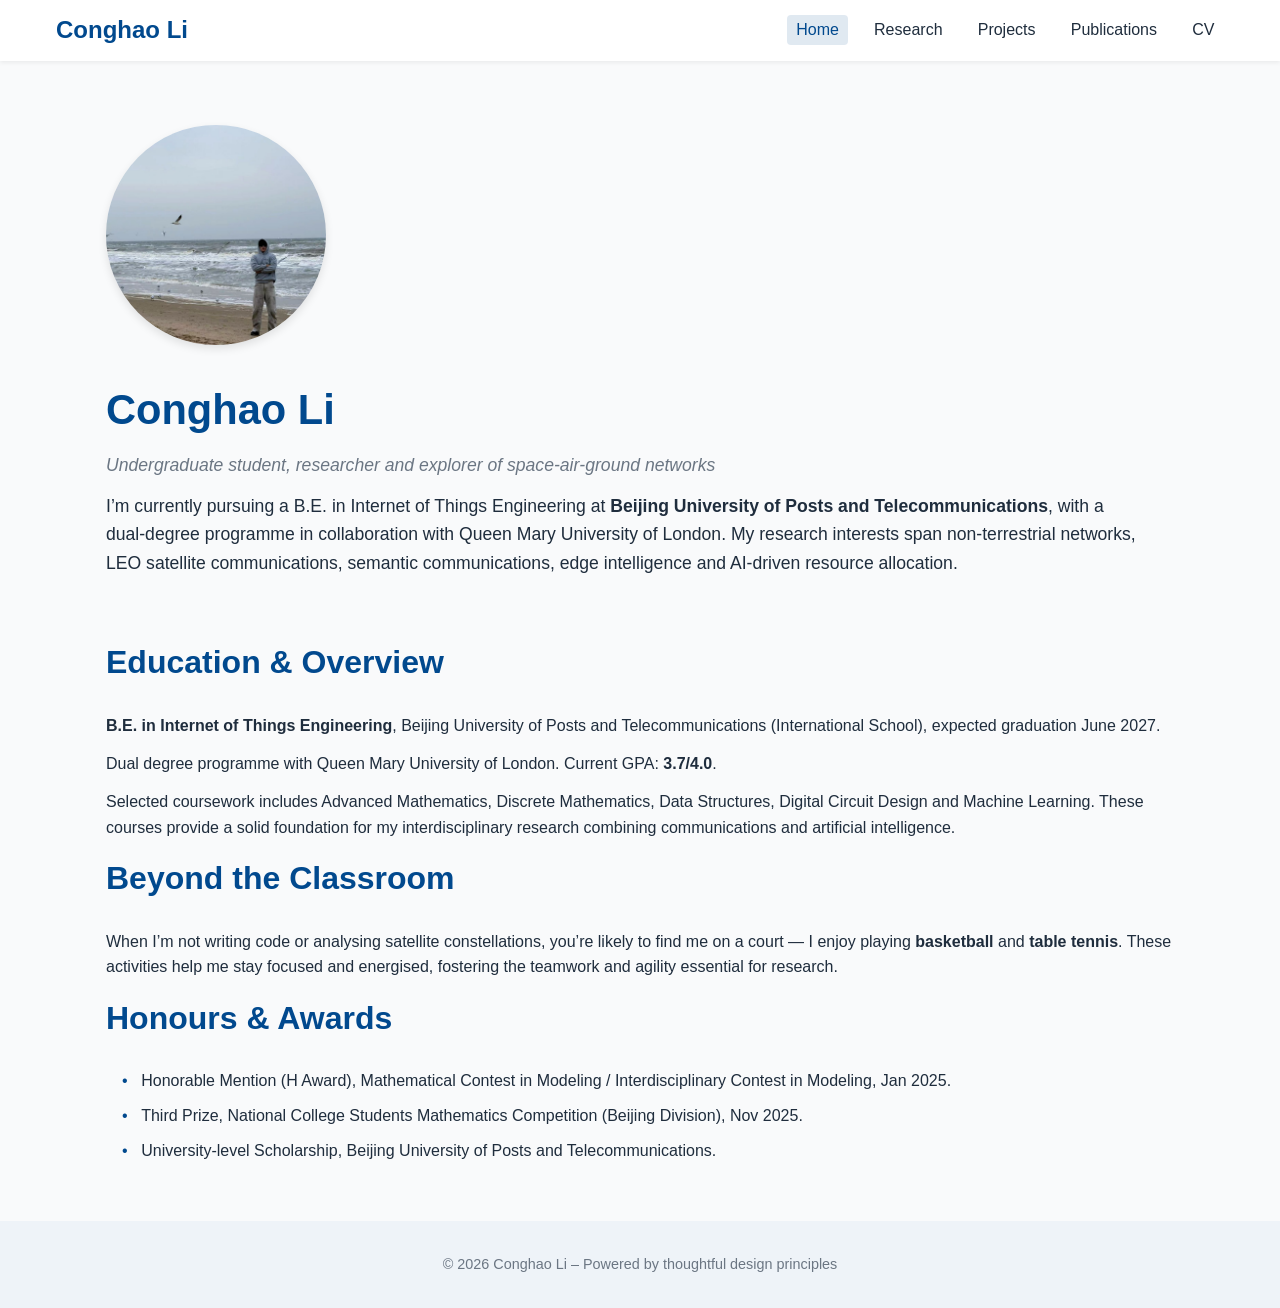
==== index.html @ ce330c01 "Add files via upload" ====
<!--
  Home page for Conghao Li’s academic website
  This page introduces Conghao and summarises his education, interests and awards.
  Consistent navigation across all pages enables easy exploration of research,
  projects and publications.
-->
<!DOCTYPE html>
<html lang="en">
  <head>
    <meta charset="UTF-8">
    <meta name="viewport" content="width=device-width, initial-scale=1.0">
    <title>Conghao Li – Home</title>
    <link rel="stylesheet" href="style.css">
  </head>
  <body>
    <header>
      <nav class="navbar">
        <div class="nav-container">
          <div class="logo">Conghao&nbsp;Li</div>
          <ul class="nav-links">
            <li><a href="index.html">Home</a></li>
            <li><a href="research.html">Research</a></li>
            <li><a href="projects.html">Projects</a></li>
            <li><a href="publications.html">Publications</a></li>
            <li><a href="files/Conghao_Li_CV.pdf" target="_blank" rel="noopener">CV</a></li>
          </ul>
        </div>
      </nav>
    </header>
    <main class="content">
      <!-- Hero section -->
      <div class="hero fade-in">
        <img src="images/profile.jpg" alt="Profile photo of Conghao Li">
        <div class="hero-text">
          <h1>Conghao&nbsp;Li</h1>
          <p class="tagline">Undergraduate student, researcher and explorer of space‑air‑ground networks</p>
          <p>
            I’m currently pursuing a B.E. in Internet of Things Engineering at
            <strong>Beijing University of Posts and Telecommunications</strong>,
            with a dual‑degree programme in collaboration with Queen Mary University of London.  My
            research interests span non‑terrestrial networks, LEO satellite communications,
            semantic communications, edge intelligence and AI‑driven resource allocation.
          </p>
        </div>
      </div>

      <!-- Education and personal details -->
      <section class="fade-in">
        <h2>Education & Overview</h2>
        <p>
          <strong>B.E. in Internet of Things Engineering</strong>, Beijing University of Posts and Telecommunications (International School),
          expected graduation June 2027.
        </p>
        <p>
          Dual degree programme with Queen Mary University of London.  Current GPA: <strong>3.7/4.0</strong>.
        </p>
        <p>
          Selected coursework includes Advanced Mathematics, Discrete Mathematics, Data Structures,
          Digital Circuit Design and Machine Learning.  These courses provide a solid foundation
          for my interdisciplinary research combining communications and artificial intelligence.
        </p>
      </section>

      <!-- Interests -->
      <section class="fade-in">
        <h2>Beyond the Classroom</h2>
        <p>
          When I’m not writing code or analysing satellite constellations, you’re likely to find
          me on a court — I enjoy playing <strong>basketball</strong> and <strong>table tennis</strong>.  These
          activities help me stay focused and energised, fostering the teamwork and agility
          essential for research.
        </p>
      </section>

      <!-- Awards -->
      <section class="fade-in">
        <h2>Honours & Awards</h2>
        <ul class="awards-list">
          <li>Honorable Mention (H Award), Mathematical Contest in Modeling / Interdisciplinary Contest in Modeling, Jan 2025.</li>
          <li>Third Prize, National College Students Mathematics Competition (Beijing Division), Nov 2025.</li>
          <li>University‑level Scholarship, Beijing University of Posts and Telecommunications.</li>
        </ul>
      </section>
    </main>
    <footer>
      &copy; 2026 Conghao&nbsp;Li – Powered by thoughtful design principles
    </footer>
    <script src="script.js"></script>
  </body>
</html>
---- style.css ----
/*
 * Global stylesheet for Conghao Li’s multi‑page academic website.
 *
 * The design aims to be polished and professional while remaining readable on
 * desktop and mobile devices. A cohesive navigation bar appears across all
 * pages, and sections are laid out with generous white space. A gentle
 * fade‑in animation adds a touch of dynamism, and a timeline component
 * visualizes chronological experiences.  CSS variables define the palette
 * so colours can be changed consistently from one place.
 */

/* Colour palette */
:root {
  --background: #f9fafb;
  --primary: #01498e;     /* deep blue for headings and accents */
  --secondary: #0069c0;   /* complementary accent for links */
  --text: #1f2d3d;        /* dark grey for body text */
  --muted: #6b7683;       /* muted grey for secondary text */
  --nav-bg: rgba(255, 255, 255, 0.95);
  --nav-shadow: 0 2px 4px rgba(0, 0, 0, 0.06);
  --footer-bg: #eef3f8;
}

/* Reset */
* {
  margin: 0;
  padding: 0;
  box-sizing: border-box;
}

body {
  font-family: "Segoe UI", "Roboto", "Helvetica Neue", sans-serif;
  line-height: 1.6;
  background-color: var(--background);
  color: var(--text);
  scroll-behavior: smooth;
}

/* Navigation bar */
header {
  position: sticky;
  top: 0;
  z-index: 1000;
}

.navbar {
  background: var(--nav-bg);
  box-shadow: var(--nav-shadow);
  backdrop-filter: blur(6px);
}

.nav-container {
  max-width: 1200px;
  margin: 0 auto;
  display: flex;
  align-items: center;
  justify-content: space-between;
  padding: 0.7rem 1rem;
}

.logo {
  font-size: 1.5rem;
  font-weight: 700;
  color: var(--primary);
}

.nav-links {
  display: flex;
  list-style: none;
  gap: 1rem;
  flex-wrap: wrap;
}

.nav-links a {
  text-decoration: none;
  color: var(--text);
  padding: 0.4rem 0.6rem;
  border-radius: 4px;
  font-weight: 500;
  transition: background 0.2s, color 0.2s;
}

.nav-links a:hover,
.nav-links a.active {
  background: rgba(1, 73, 142, 0.12);
  color: var(--primary);
}

/* Page container */
.content {
  max-width: 1100px;
  margin: 0 auto;
  padding: 4rem 1rem 3rem;
}

/* Hero section on home page */
.hero {
  display: flex;
  flex-wrap: wrap;
  align-items: center;
  gap: 2rem;
  margin-bottom: 3rem;
}

.hero img {
  width: 220px;
  height: 220px;
  border-radius: 50%;
  object-fit: cover;
  box-shadow: 0 4px 8px rgba(0, 0, 0, 0.1);
}

.hero-text h1 {
  font-size: 2.6rem;
  color: var(--primary);
  margin-bottom: 0.5rem;
}

.hero-text p {
  margin-bottom: 0.8rem;
  font-size: 1.1rem;
}

.hero-text .tagline {
  font-style: italic;
  color: var(--muted);
}

/* Section headings */
section h2 {
  font-size: 2rem;
  color: var(--primary);
  margin-bottom: 1.5rem;
}

/* Lists and paragraphs */
section p,
section li {
  font-size: 1rem;
  margin-bottom: 0.8rem;
  color: var(--text);
}

section ul {
  list-style: disc inside;
  margin-left: 1rem;
}

/* Timeline component for research and experience */
.timeline {
  position: relative;
  margin-left: 1rem;
  border-left: 2px solid var(--primary);
  padding-left: 1.5rem;
}

.timeline-entry {
  position: relative;
  margin-bottom: 2rem;
}

.timeline-entry::before {
  content: "";
  position: absolute;
  left: -1.15rem;
  top: 0.35rem;
  width: 0.8rem;
  height: 0.8rem;
  background: var(--primary);
  border-radius: 50%;
}

.timeline-entry h3 {
  font-size: 1.3rem;
  color: var(--primary);
  margin-bottom: 0.2rem;
}

.timeline-entry h4 {
  font-size: 0.95rem;
  font-weight: 500;
  color: var(--muted);
  margin-bottom: 0.4rem;
}

.timeline-entry p {
  margin-left: 0rem;
}

/* Awards list on home page */
.awards-list {
  list-style: none;
  padding-left: 0;
}

.awards-list li {
  padding-left: 1.2rem;
  position: relative;
  margin-bottom: 0.6rem;
}

.awards-list li::before {
  content: "\2022";
  position: absolute;
  left: 0;
  color: var(--primary);
}

/* Footer */
footer {
  text-align: center;
  background: var(--footer-bg);
  color: var(--muted);
  padding: 2rem 1rem;
  font-size: 0.9rem;
}

/* Fade‑in animation */
.fade-in {
  opacity: 0;
  transform: translateY(20px);
  transition: opacity 0.8s ease-out, transform 0.8s ease-out;
}

.fade-in.visible {
  opacity: 1;
  transform: translateY(0);
}

/* Responsiveness */
@media (max-width: 768px) {
  .nav-links {
    gap: 0.5rem;
  }
  .hero {
    flex-direction: column;
    align-items: center;
    text-align: center;
  }
  .hero img {
    width: 180px;
    height: 180px;
  }
}
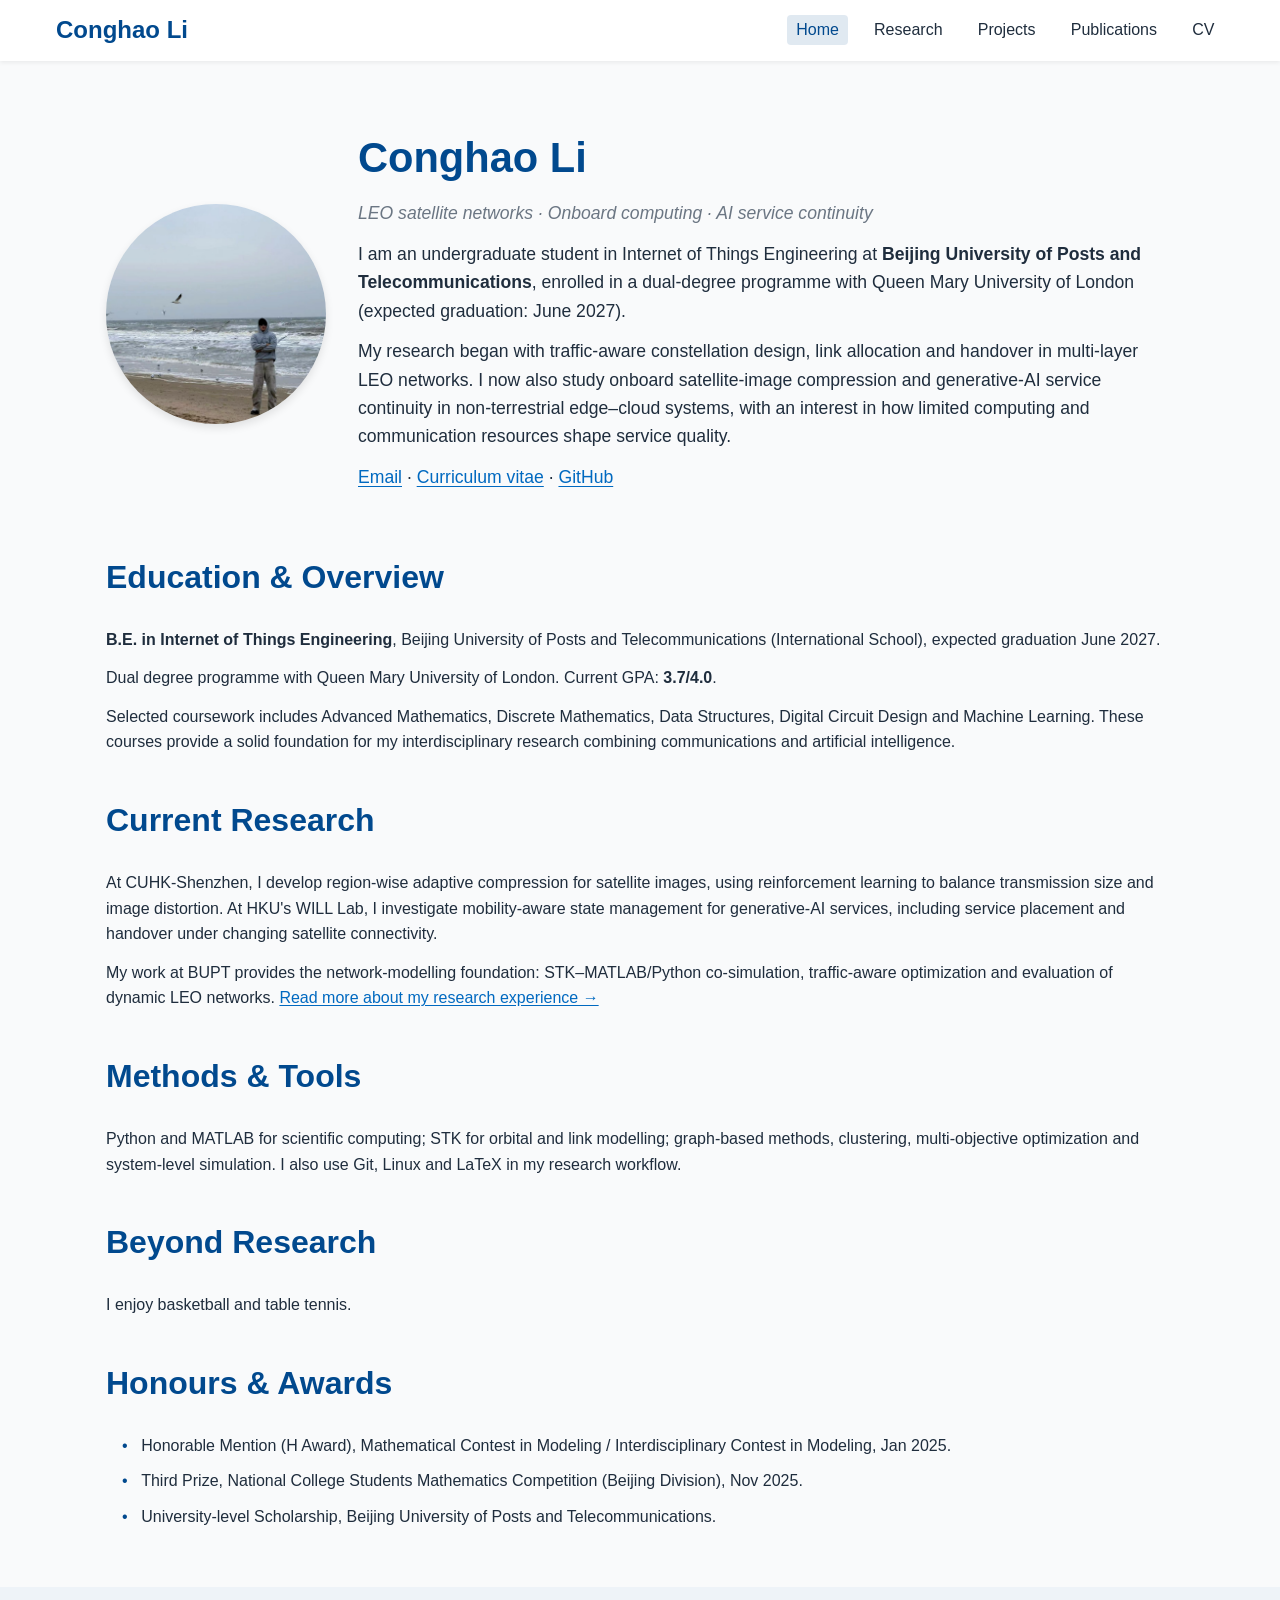
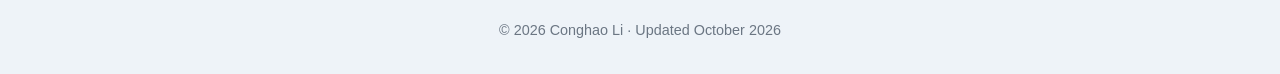
==== commit 18580a8a: "Refresh academic profile, research experience and publication details" ====
--- a/index.html
+++ b/index.html
@@ -10,6 +10,7 @@
     <meta charset="UTF-8">
     <meta name="viewport" content="width=device-width, initial-scale=1.0">
     <title>Conghao Li – Home</title>
+    <meta name="description" content="Conghao Li: research in LEO satellite networks, onboard computing, edge computing and AI service continuity.">
     <link rel="stylesheet" href="style.css">
   </head>
   <body>
@@ -33,13 +34,24 @@
         <img src="images/profile.jpg" alt="Profile photo of Conghao Li">
         <div class="hero-text">
           <h1>Conghao&nbsp;Li</h1>
-          <p class="tagline">Undergraduate student, researcher and explorer of space‑air‑ground networks</p>
+          <p class="tagline">LEO satellite networks · Onboard computing · AI service continuity</p>
           <p>
-            I’m currently pursuing a B.E. in Internet of Things Engineering at
-            <strong>Beijing University of Posts and Telecommunications</strong>,
-            with a dual‑degree programme in collaboration with Queen Mary University of London.  My
-            research interests span non‑terrestrial networks, LEO satellite communications,
-            semantic communications, edge intelligence and AI‑driven resource allocation.
+            I am an undergraduate student in Internet of Things Engineering at
+            <strong>Beijing University of Posts and Telecommunications</strong>, enrolled in
+            a dual-degree programme with Queen Mary University of London (expected graduation: June 2027).
+          </p>
+          <p>
+            My research began with traffic-aware constellation design, link allocation and
+            handover in multi-layer LEO networks. I now also study onboard satellite-image
+            compression and generative-AI service continuity in non-terrestrial edge–cloud systems,
+            with an interest in how limited computing and communication resources shape service quality.
+          </p>
+          <p class="contact-links">
+            <a href="mailto:liconghao@bupt.edu.cn">Email</a>
+            <span aria-hidden="true"> · </span>
+            <a href="files/Conghao_Li_CV.pdf" target="_blank" rel="noopener">Curriculum vitae</a>
+            <span aria-hidden="true"> · </span>
+            <a href="https://github.com/Li-conghao" target="_blank" rel="noopener">GitHub</a>
           </p>
         </div>
       </div>
@@ -61,15 +73,33 @@
         </p>
       </section>
 
-      <!-- Interests -->
       <section class="fade-in">
-        <h2>Beyond the Classroom</h2>
+        <h2>Current Research</h2>
         <p>
-          When I’m not writing code or analysing satellite constellations, you’re likely to find
-          me on a court — I enjoy playing <strong>basketball</strong> and <strong>table tennis</strong>.  These
-          activities help me stay focused and energised, fostering the teamwork and agility
-          essential for research.
+          At CUHK-Shenzhen, I develop region-wise adaptive compression for satellite images,
+          using reinforcement learning to balance transmission size and image distortion.
+          At HKU's WILL Lab, I investigate mobility-aware state management for generative-AI services,
+          including service placement and handover under changing satellite connectivity.
         </p>
+        <p>
+          My work at BUPT provides the network-modelling foundation: STK–MATLAB/Python
+          co-simulation, traffic-aware optimization and evaluation of dynamic LEO networks.
+          <a href="research.html">Read more about my research experience →</a>
+        </p>
+      </section>
+
+      <section class="fade-in">
+        <h2>Methods &amp; Tools</h2>
+        <p>
+          Python and MATLAB for scientific computing; STK for orbital and link modelling;
+          graph-based methods, clustering, multi-objective optimization and system-level simulation.
+          I also use Git, Linux and LaTeX in my research workflow.
+        </p>
+      </section>
+
+      <section class="fade-in">
+        <h2>Beyond Research</h2>
+        <p>I enjoy basketball and table tennis.</p>
       </section>
 
       <!-- Awards -->
@@ -83,8 +113,8 @@
       </section>
     </main>
     <footer>
-      &copy; 2026 Conghao&nbsp;Li – Powered by thoughtful design principles
+      &copy; 2026 Conghao&nbsp;Li · Updated October 2026
     </footer>
     <script src="script.js"></script>
   </body>
-</html>+</html>
--- a/style.css
+++ b/style.css
@@ -116,6 +116,44 @@
   margin-bottom: 0.5rem;
 }
 
+.hero-text {
+  flex: 1 1 400px;
+  min-width: 0;
+}
+
+a {
+  color: var(--secondary);
+  text-underline-offset: 0.15em;
+}
+
+a:focus-visible {
+  outline: 2px solid var(--primary);
+  outline-offset: 3px;
+}
+
+section + section {
+  margin-top: 2.5rem;
+}
+
+.research-meta {
+  color: var(--muted);
+  font-size: 0.95rem;
+}
+
+.publication-list {
+  margin: 1rem 0 2rem;
+  padding-left: 1.5rem;
+}
+
+.publication-list li {
+  margin-bottom: 1.4rem;
+  padding-left: 0.3rem;
+}
+
+.publication-list p {
+  margin: 0.25rem 0 0;
+}
+
 .hero-text p {
   margin-bottom: 0.8rem;
   font-size: 1.1rem;
@@ -217,6 +255,11 @@
 
 /* Fade‑in animation */
 .fade-in {
+  opacity: 1;
+  transform: none;
+}
+
+.fade-in.animate {
   opacity: 0;
   transform: translateY(20px);
   transition: opacity 0.8s ease-out, transform 0.8s ease-out;
@@ -229,8 +272,13 @@
 
 /* Responsiveness */
 @media (max-width: 768px) {
+  .nav-container {
+    flex-direction: column;
+    gap: 0.5rem;
+  }
   .nav-links {
     gap: 0.5rem;
+    justify-content: center;
   }
   .hero {
     flex-direction: column;
@@ -241,4 +289,21 @@
     width: 180px;
     height: 180px;
   }
-}+  .hero-text {
+    flex: auto;
+  }
+  .content {
+    padding-top: 2rem;
+  }
+  section h2 {
+    font-size: 1.7rem;
+  }
+}
+
+@media (prefers-reduced-motion: reduce) {
+  .fade-in.animate {
+    opacity: 1;
+    transform: none;
+    transition: none;
+  }
+}
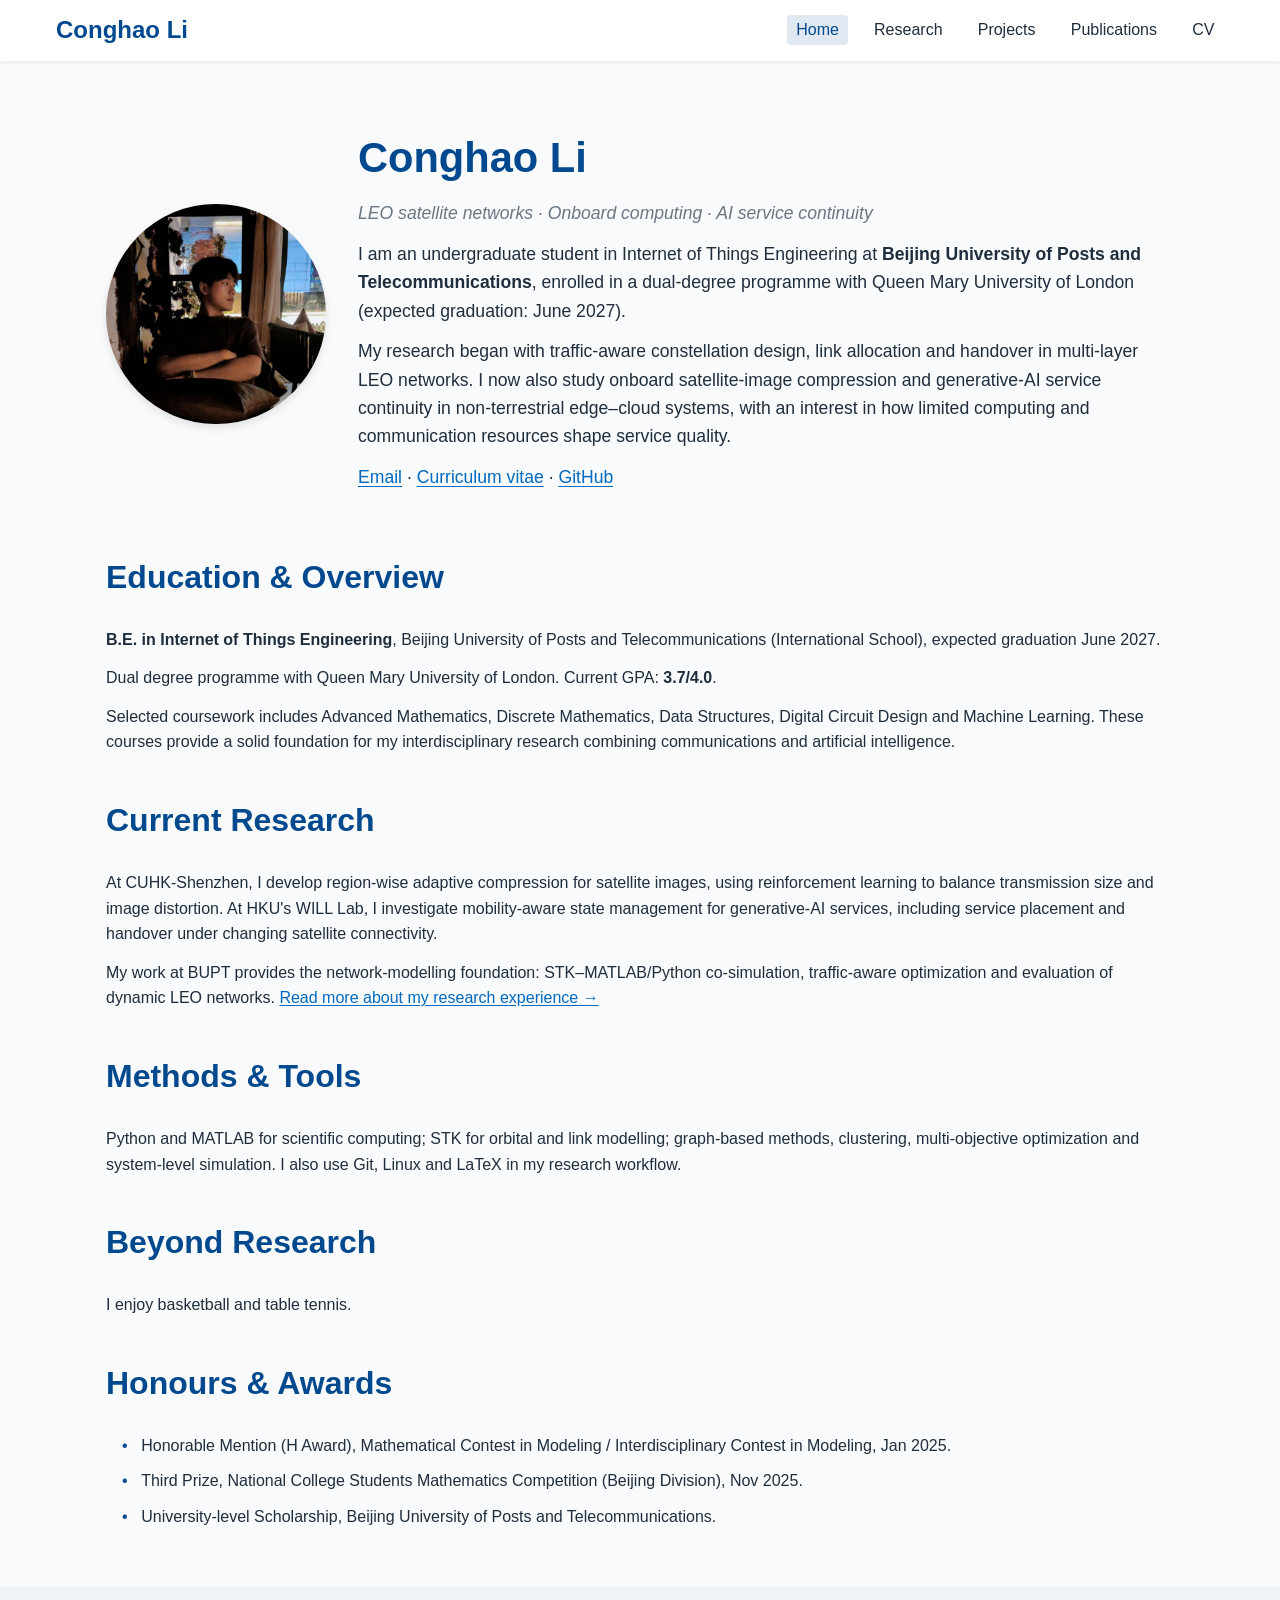
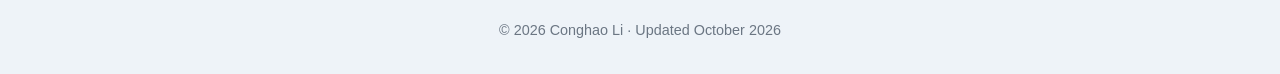
==== commit 04a41a93: "Replace homepage profile photo" ====
--- a/index.html
+++ b/index.html
@@ -31,7 +31,7 @@
     <main class="content">
       <!-- Hero section -->
       <div class="hero fade-in">
-        <img src="images/profile.jpg" alt="Profile photo of Conghao Li">
+        <img src="images/profile.jpg?v=20261011" alt="Profile photo of Conghao Li">
         <div class="hero-text">
           <h1>Conghao&nbsp;Li</h1>
           <p class="tagline">LEO satellite networks · Onboard computing · AI service continuity</p>
